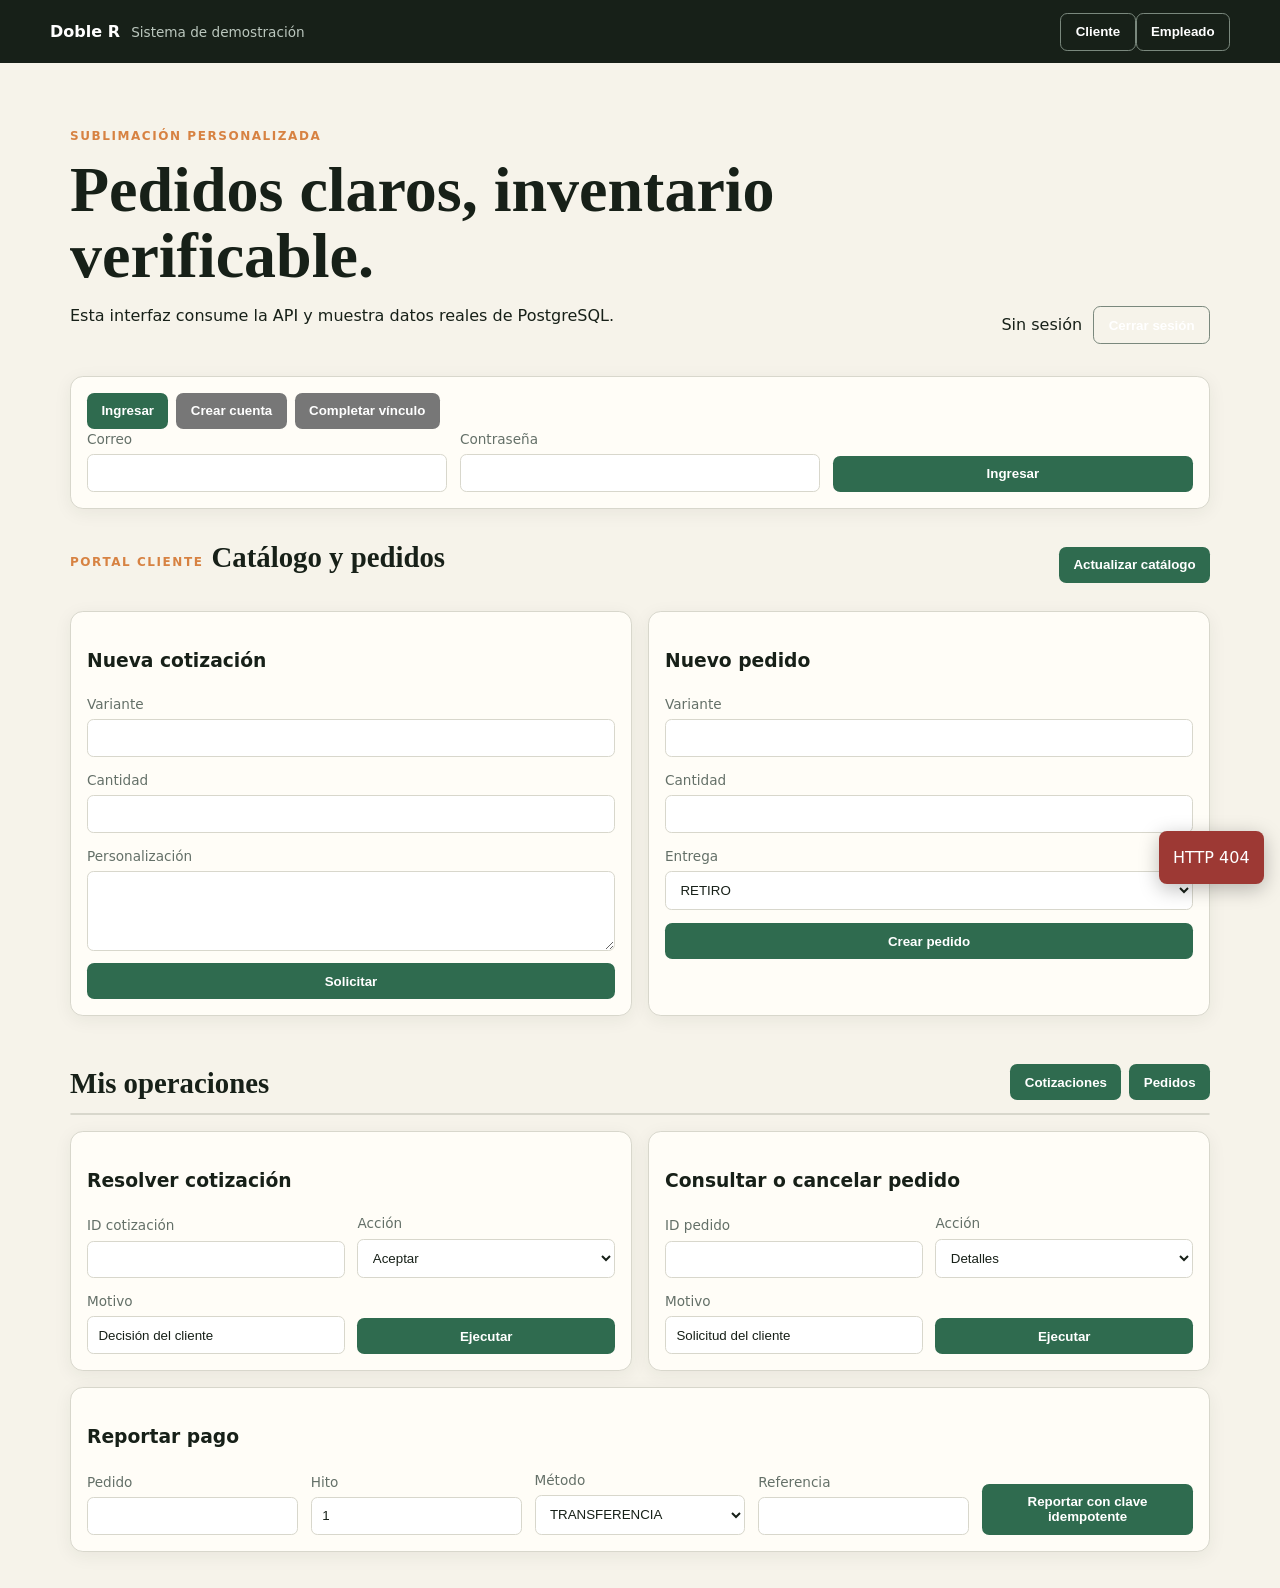
==== frontend/index.html @ 564d80c8 "feat: incorporar interfaz web funcional de demostración" ====
<!doctype html>
<html lang="es">
<head>
  <meta charset="utf-8">
  <meta name="viewport" content="width=device-width,initial-scale=1">
  <title>Sublimación Doble R</title>
  <link rel="stylesheet" href="styles.css">
</head>
<body>
  <header>
    <div><strong>Doble R</strong><span>Sistema de demostración</span></div>
    <nav><button data-view="cliente">Cliente</button><button data-view="empleado">Empleado</button></nav>
  </header>
  <main>
    <section class="hero">
      <div><p class="eyebrow">Sublimación personalizada</p><h1>Pedidos claros, inventario verificable.</h1><p>Esta interfaz consume la API y muestra datos reales de PostgreSQL.</p></div>
      <div class="session"><span id="session-state">Sin sesión</span><button id="logout" class="ghost">Cerrar sesión</button></div>
    </section>

    <section class="panel" id="auth-panel">
      <div class="tabs"><button data-auth="login" class="active">Ingresar</button><button data-auth="register">Crear cuenta</button><button data-auth="recover">Completar vínculo</button></div>
      <form id="login-form" class="grid compact">
        <label>Correo<input name="email" type="email" required></label><label>Contraseña<input name="password" type="password" required></label><button>Ingresar</button>
      </form>
      <form id="register-form" class="grid compact hidden">
        <label>Nombres<input name="names" required></label><label>Apellidos<input name="surnames"></label><label>Correo<input name="email" type="email" required></label><label>Teléfono<input name="phone"></label><label>Contraseña<input name="password" type="password" minlength="8" required></label><button>Registrarme</button>
      </form>
      <form id="recover-form" class="grid compact hidden">
        <p>Use esta opción después de iniciar sesión y verificar el correo en Supabase.</p><label>Nombres<input name="names" required></label><label>Apellidos<input name="surnames"></label><label>Teléfono<input name="phone"></label><button>Completar vínculo verificado</button>
      </form>
    </section>

    <section id="cliente-view">
      <div class="section-title"><div><p class="eyebrow">Portal cliente</p><h2>Catálogo y pedidos</h2></div><button data-action="catalog">Actualizar catálogo</button></div>
      <div id="catalog" class="cards"></div>
      <div class="two-columns">
        <article class="panel"><h3>Nueva cotización</h3><form id="quote-form" class="grid"><label>Variante<input name="variant" type="number" min="1" required></label><label>Cantidad<input name="quantity" type="number" min="1" required></label><label>Personalización<textarea name="customization"></textarea></label><button>Solicitar</button></form></article>
        <article class="panel"><h3>Nuevo pedido</h3><form id="order-form" class="grid"><label>Variante<input name="variant" type="number" min="1" required></label><label>Cantidad<input name="quantity" type="number" min="1" required></label><label>Entrega<select name="delivery"><option>RETIRO</option><option>ENVIO</option></select></label><button>Crear pedido</button></form></article>
      </div>
      <div class="section-title"><h2>Mis operaciones</h2><div><button data-action="quotes">Cotizaciones</button><button data-action="orders">Pedidos</button></div></div>
      <div id="client-data" class="table-wrap"></div>
      <div class="two-columns">
        <article class="panel"><h3>Resolver cotización</h3><form id="client-quote-action" class="grid compact"><label>ID cotización<input name="id" type="number" min="1" required></label><label>Acción<select name="action"><option value="ACEPTADA">Aceptar</option><option value="RECHAZADA">Rechazar</option><option value="CONVERTIR">Convertir aceptada</option></select></label><label>Motivo<input name="reason" value="Decisión del cliente"></label><button>Ejecutar</button></form></article>
        <article class="panel"><h3>Consultar o cancelar pedido</h3><form id="client-order-action" class="grid compact"><label>ID pedido<input name="id" type="number" min="1" required></label><label>Acción<select name="action"><option value="detalles">Detalles</option><option value="historial">Historial</option><option value="pagos">Pagos</option><option value="cancelar">Cancelar</option></select></label><label>Motivo<input name="reason" value="Solicitud del cliente"></label><button>Ejecutar</button></form></article>
      </div>
      <article class="panel"><h3>Reportar pago</h3><form id="payment-form" class="grid compact"><label>Pedido<input name="order" type="number" min="1" required></label><label>Hito<input name="milestone" type="number" value="1" min="1" required></label><label>Método<select name="method"><option>TRANSFERENCIA</option><option>EFECTIVO</option><option>TARJETA</option><option>OTRO</option></select></label><label>Referencia<input name="reference"></label><button>Reportar con clave idempotente</button></form></article>
    </section>

    <section id="empleado-view" class="hidden">
      <div class="section-title"><div><p class="eyebrow">Panel empleado</p><h2>Operación y control</h2></div><button data-action="dashboard">Resumen</button></div>
      <div class="action-grid">
        <button data-action="admin-products">Productos</button><button data-action="admin-orders">Pedidos</button><button data-action="admin-quotes">Cotizaciones</button><button data-action="inventory">Inventario</button><button data-action="purchases">Compras</button><button data-action="providers">Proveedores</button><button data-action="losses">Pérdidas</button>
      </div>
      <div id="admin-data" class="table-wrap"></div>
      <div class="two-columns">
        <article class="panel"><h3>Decidir cotización</h3><form id="quote-decision-form" class="grid compact"><label>ID<input name="id" type="number" min="1" required></label><label>Decisión<select name="decision"><option>ACEPTADA</option><option>RECHAZADA</option></select></label><label>Motivo<input name="reason" required></label><button>Guardar</button></form></article>
        <article class="panel"><h3>Resolver pago</h3><form id="payment-decision-form" class="grid compact"><label>ID pago<input name="id" type="number" min="1" required></label><label>Decisión<select name="decision"><option>confirmar</option><option>rechazar</option></select></label><label>Motivo rechazo<input name="reason" value="Comprobante no válido"></label><button>Guardar</button></form></article>
        <article class="panel"><h3>Cambiar pedido</h3><form id="transition-form" class="grid compact"><label>ID pedido<input name="id" type="number" min="1" required></label><label>Estado<select name="target"><option>EN_DISENO</option><option>LISTO</option></select></label><label>Motivo<input name="reason" required></label><button>Aplicar transición</button></form></article>
        <article class="panel"><h3>Registrar compra</h3><form id="purchase-form" class="grid compact"><label>Proveedor<input name="provider" type="number" min="1" required></label><label>Artículo<input name="article" type="number" min="1" required></label><label>Cantidad<input name="quantity" type="number" min="0.001" step="0.001" required></label><label>Costo unitario<input name="cost" type="number" min="0" step="0.01" required></label><label>Documento<input name="document"></label><button>Crear borrador</button></form></article>
        <article class="panel"><h3>Confirmar compra revisada</h3><form id="purchase-confirm-form" class="grid compact"><label>ID compra<input name="id" type="number" min="1" required></label><button>Confirmar entrada una vez</button></form></article>
        <article class="panel"><h3>Nuevo proveedor</h3><form id="provider-form" class="grid compact"><label>Nombre<input name="name" required></label><label>Correo<input name="email" type="email"></label><label>Teléfono<input name="phone"></label><label>Dirección<input name="address"></label><button>Registrar</button></form></article>
        <article class="panel"><h3>Registrar pérdida</h3><form id="loss-form" class="grid compact"><label>Artículo<input name="article" type="number" min="1" required></label><label>Cantidad<input name="quantity" type="number" min="0.001" step="0.001" required></label><label>Motivo<input name="reason" required></label><label>Pedido opcional<input name="order" type="number" min="1"></label><button>Reportar y confirmar</button></form></article>
      </div>
    </section>
    <output id="notice" aria-live="polite"></output>
  </main>
  <script src="app.js" defer></script>
</body>
</html>
---- frontend/styles.css ----
:root{--ink:#172018;--muted:#647068;--paper:#f6f3ea;--card:#fffdf7;--brand:#2f6b4f;--brand2:#d78242;--line:#d8d7cc;--danger:#9d3934}*{box-sizing:border-box}body{margin:0;background:var(--paper);color:var(--ink);font:16px/1.5 system-ui,sans-serif}header{position:sticky;top:0;z-index:2;display:flex;justify-content:space-between;align-items:center;padding:.8rem max(1rem,calc((100% - 1180px)/2));background:#172018;color:white}header div{display:flex;gap:.7rem;align-items:baseline}header span{color:#bbc7be;font-size:.85rem}button{border:0;border-radius:.45rem;padding:.65rem .9rem;background:var(--brand);color:white;font-weight:650;cursor:pointer}button:hover{filter:brightness(1.1)}button.ghost,nav button{background:transparent;border:1px solid #7a887d}main{max-width:1180px;margin:auto;padding:1.25rem}.hero{display:flex;justify-content:space-between;gap:2rem;align-items:end;padding:2rem 0}.hero h1{font:700 clamp(2rem,5vw,4rem)/1.02 Georgia,serif;max-width:720px;margin:.2rem 0}.eyebrow{text-transform:uppercase;letter-spacing:.13em;color:var(--brand2);font-size:.75rem;font-weight:800}.session{display:flex;gap:.7rem;align-items:center}.panel{background:var(--card);border:1px solid var(--line);border-radius:.8rem;padding:1rem;margin-bottom:1rem;box-shadow:0 4px 18px #1d2b2010}.tabs,.action-grid,.section-title>div{display:flex;gap:.5rem;flex-wrap:wrap}.tabs button{background:#777}.tabs .active{background:var(--brand)}.grid{display:grid;gap:.8rem}.compact{grid-template-columns:repeat(auto-fit,minmax(175px,1fr));align-items:end}label{display:grid;gap:.3rem;font-size:.85rem;color:var(--muted)}input,select,textarea{width:100%;border:1px solid var(--line);border-radius:.4rem;background:white;padding:.65rem;color:var(--ink)}textarea{min-height:5rem}.section-title{display:flex;justify-content:space-between;align-items:end;gap:1rem;margin:2rem 0 .8rem}.section-title h2{margin:0;font:700 1.8rem Georgia,serif}.cards{display:grid;grid-template-columns:repeat(auto-fit,minmax(210px,1fr));gap:1rem}.card{background:var(--card);border:1px solid var(--line);border-radius:.8rem;padding:1rem}.card strong{display:block;font-size:1.15rem}.two-columns{display:grid;grid-template-columns:repeat(2,minmax(0,1fr));gap:1rem;margin-top:1rem}.table-wrap{overflow:auto;background:var(--card);border:1px solid var(--line);border-radius:.7rem}table{border-collapse:collapse;width:100%;font-size:.86rem}th,td{text-align:left;padding:.65rem;border-bottom:1px solid var(--line);white-space:nowrap}th{background:#e8eadf}pre{white-space:pre-wrap;margin:0;padding:1rem;font-size:.8rem}#notice{position:fixed;right:1rem;bottom:1rem;max-width:420px;padding:.9rem;border-radius:.5rem;background:var(--ink);color:white;box-shadow:0 5px 20px #0004}#notice:empty{display:none}.error{background:var(--danger)!important}.hidden{display:none!important}@media(max-width:720px){header span{display:none}.hero{align-items:start;flex-direction:column}.two-columns{grid-template-columns:1fr}.section-title{align-items:start;flex-direction:column}main{padding:.8rem}}
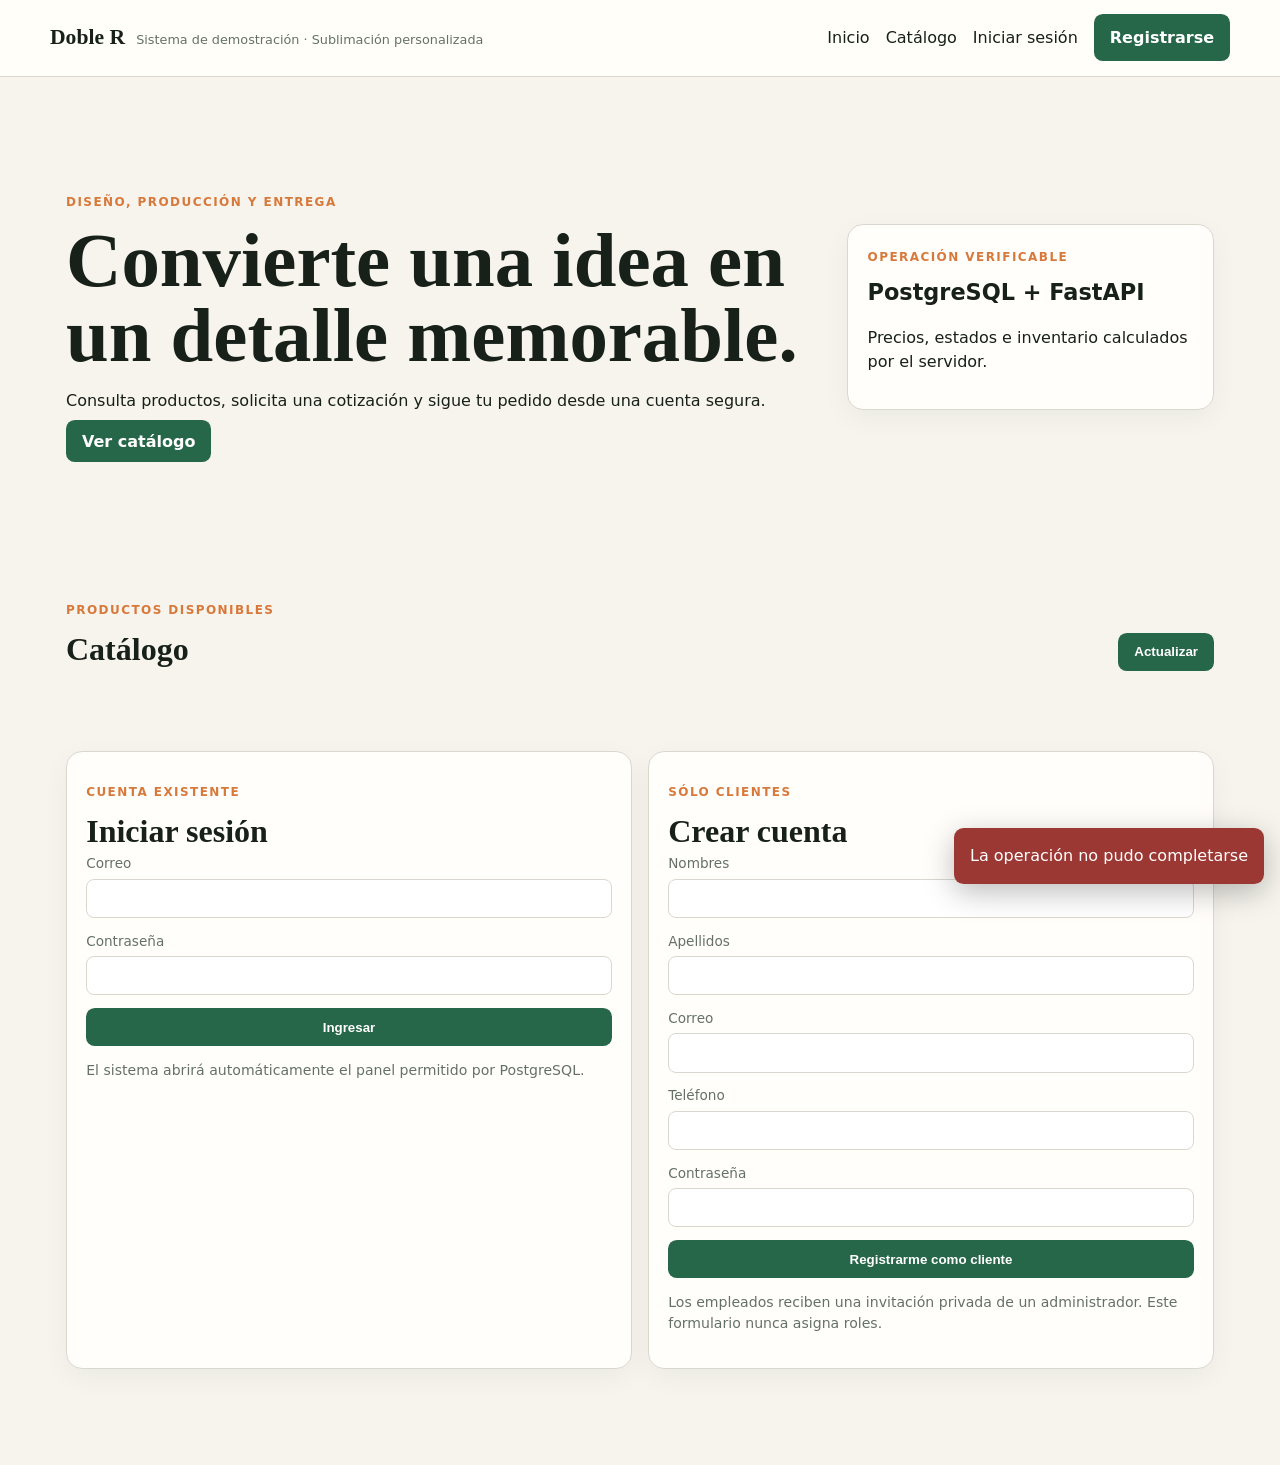
==== commit ba82bc7c: "feat: separar portales y dashboards según permisos" ====
--- a/frontend/index.html
+++ b/frontend/index.html
@@ -6,64 +6,27 @@
   <title>Sublimación Doble R</title>
   <link rel="stylesheet" href="styles.css">
 </head>
-<body>
-  <header>
-    <div><strong>Doble R</strong><span>Sistema de demostración</span></div>
-    <nav><button data-view="cliente">Cliente</button><button data-view="empleado">Empleado</button></nav>
+<body class="public-page">
+  <header class="public-header">
+    <a class="brand" href="/app/"><b>Doble R</b><span>Sistema de demostración · Sublimación personalizada</span></a>
+    <nav><a href="#inicio">Inicio</a><a href="#catalogo">Catálogo</a><a href="#acceso">Iniciar sesión</a><a class="button-link" href="#registro">Registrarse</a></nav>
   </header>
   <main>
-    <section class="hero">
-      <div><p class="eyebrow">Sublimación personalizada</p><h1>Pedidos claros, inventario verificable.</h1><p>Esta interfaz consume la API y muestra datos reales de PostgreSQL.</p></div>
-      <div class="session"><span id="session-state">Sin sesión</span><button id="logout" class="ghost">Cerrar sesión</button></div>
+    <section class="hero" id="inicio">
+      <div><p class="eyebrow">Diseño, producción y entrega</p><h1>Convierte una idea en un detalle memorable.</h1><p>Consulta productos, solicita una cotización y sigue tu pedido desde una cuenta segura.</p><a class="primary-link" href="#catalogo">Ver catálogo</a></div>
+      <div class="hero-card"><span>Operación verificable</span><strong>PostgreSQL + FastAPI</strong><p>Precios, estados e inventario calculados por el servidor.</p></div>
     </section>
 
-    <section class="panel" id="auth-panel">
-      <div class="tabs"><button data-auth="login" class="active">Ingresar</button><button data-auth="register">Crear cuenta</button><button data-auth="recover">Completar vínculo</button></div>
-      <form id="login-form" class="grid compact">
-        <label>Correo<input name="email" type="email" required></label><label>Contraseña<input name="password" type="password" required></label><button>Ingresar</button>
-      </form>
-      <form id="register-form" class="grid compact hidden">
-        <label>Nombres<input name="names" required></label><label>Apellidos<input name="surnames"></label><label>Correo<input name="email" type="email" required></label><label>Teléfono<input name="phone"></label><label>Contraseña<input name="password" type="password" minlength="8" required></label><button>Registrarme</button>
-      </form>
-      <form id="recover-form" class="grid compact hidden">
-        <p>Use esta opción después de iniciar sesión y verificar el correo en Supabase.</p><label>Nombres<input name="names" required></label><label>Apellidos<input name="surnames"></label><label>Teléfono<input name="phone"></label><button>Completar vínculo verificado</button>
-      </form>
+    <section id="catalogo" class="page-section"><div class="section-heading"><div><p class="eyebrow">Productos disponibles</p><h2>Catálogo</h2></div><button id="refresh-catalog">Actualizar</button></div><div id="catalog" class="cards"></div></section>
+
+    <section id="acceso" class="auth-layout page-section">
+      <article class="panel"><p class="eyebrow">Cuenta existente</p><h2>Iniciar sesión</h2><form id="login-form" class="form-grid"><label>Correo<input name="email" type="email" autocomplete="email" required></label><label>Contraseña<input name="password" type="password" autocomplete="current-password" required></label><button>Ingresar</button></form><p class="muted">El sistema abrirá automáticamente el panel permitido por PostgreSQL.</p></article>
+      <article class="panel" id="registro"><p class="eyebrow">Sólo clientes</p><h2>Crear cuenta</h2><form id="register-form" class="form-grid"><label>Nombres<input name="names" required></label><label>Apellidos<input name="surnames"></label><label>Correo<input name="email" type="email" autocomplete="email" required></label><label>Teléfono<input name="phone"></label><label>Contraseña<input name="password" type="password" minlength="8" autocomplete="new-password" required></label><button>Registrarme como cliente</button></form><p class="muted">Los empleados reciben una invitación privada de un administrador. Este formulario nunca asigna roles.</p></article>
     </section>
 
-    <section id="cliente-view">
-      <div class="section-title"><div><p class="eyebrow">Portal cliente</p><h2>Catálogo y pedidos</h2></div><button data-action="catalog">Actualizar catálogo</button></div>
-      <div id="catalog" class="cards"></div>
-      <div class="two-columns">
-        <article class="panel"><h3>Nueva cotización</h3><form id="quote-form" class="grid"><label>Variante<input name="variant" type="number" min="1" required></label><label>Cantidad<input name="quantity" type="number" min="1" required></label><label>Personalización<textarea name="customization"></textarea></label><button>Solicitar</button></form></article>
-        <article class="panel"><h3>Nuevo pedido</h3><form id="order-form" class="grid"><label>Variante<input name="variant" type="number" min="1" required></label><label>Cantidad<input name="quantity" type="number" min="1" required></label><label>Entrega<select name="delivery"><option>RETIRO</option><option>ENVIO</option></select></label><button>Crear pedido</button></form></article>
-      </div>
-      <div class="section-title"><h2>Mis operaciones</h2><div><button data-action="quotes">Cotizaciones</button><button data-action="orders">Pedidos</button></div></div>
-      <div id="client-data" class="table-wrap"></div>
-      <div class="two-columns">
-        <article class="panel"><h3>Resolver cotización</h3><form id="client-quote-action" class="grid compact"><label>ID cotización<input name="id" type="number" min="1" required></label><label>Acción<select name="action"><option value="ACEPTADA">Aceptar</option><option value="RECHAZADA">Rechazar</option><option value="CONVERTIR">Convertir aceptada</option></select></label><label>Motivo<input name="reason" value="Decisión del cliente"></label><button>Ejecutar</button></form></article>
-        <article class="panel"><h3>Consultar o cancelar pedido</h3><form id="client-order-action" class="grid compact"><label>ID pedido<input name="id" type="number" min="1" required></label><label>Acción<select name="action"><option value="detalles">Detalles</option><option value="historial">Historial</option><option value="pagos">Pagos</option><option value="cancelar">Cancelar</option></select></label><label>Motivo<input name="reason" value="Solicitud del cliente"></label><button>Ejecutar</button></form></article>
-      </div>
-      <article class="panel"><h3>Reportar pago</h3><form id="payment-form" class="grid compact"><label>Pedido<input name="order" type="number" min="1" required></label><label>Hito<input name="milestone" type="number" value="1" min="1" required></label><label>Método<select name="method"><option>TRANSFERENCIA</option><option>EFECTIVO</option><option>TARJETA</option><option>OTRO</option></select></label><label>Referencia<input name="reference"></label><button>Reportar con clave idempotente</button></form></article>
-    </section>
-
-    <section id="empleado-view" class="hidden">
-      <div class="section-title"><div><p class="eyebrow">Panel empleado</p><h2>Operación y control</h2></div><button data-action="dashboard">Resumen</button></div>
-      <div class="action-grid">
-        <button data-action="admin-products">Productos</button><button data-action="admin-orders">Pedidos</button><button data-action="admin-quotes">Cotizaciones</button><button data-action="inventory">Inventario</button><button data-action="purchases">Compras</button><button data-action="providers">Proveedores</button><button data-action="losses">Pérdidas</button>
-      </div>
-      <div id="admin-data" class="table-wrap"></div>
-      <div class="two-columns">
-        <article class="panel"><h3>Decidir cotización</h3><form id="quote-decision-form" class="grid compact"><label>ID<input name="id" type="number" min="1" required></label><label>Decisión<select name="decision"><option>ACEPTADA</option><option>RECHAZADA</option></select></label><label>Motivo<input name="reason" required></label><button>Guardar</button></form></article>
-        <article class="panel"><h3>Resolver pago</h3><form id="payment-decision-form" class="grid compact"><label>ID pago<input name="id" type="number" min="1" required></label><label>Decisión<select name="decision"><option>confirmar</option><option>rechazar</option></select></label><label>Motivo rechazo<input name="reason" value="Comprobante no válido"></label><button>Guardar</button></form></article>
-        <article class="panel"><h3>Cambiar pedido</h3><form id="transition-form" class="grid compact"><label>ID pedido<input name="id" type="number" min="1" required></label><label>Estado<select name="target"><option>EN_DISENO</option><option>LISTO</option></select></label><label>Motivo<input name="reason" required></label><button>Aplicar transición</button></form></article>
-        <article class="panel"><h3>Registrar compra</h3><form id="purchase-form" class="grid compact"><label>Proveedor<input name="provider" type="number" min="1" required></label><label>Artículo<input name="article" type="number" min="1" required></label><label>Cantidad<input name="quantity" type="number" min="0.001" step="0.001" required></label><label>Costo unitario<input name="cost" type="number" min="0" step="0.01" required></label><label>Documento<input name="document"></label><button>Crear borrador</button></form></article>
-        <article class="panel"><h3>Confirmar compra revisada</h3><form id="purchase-confirm-form" class="grid compact"><label>ID compra<input name="id" type="number" min="1" required></label><button>Confirmar entrada una vez</button></form></article>
-        <article class="panel"><h3>Nuevo proveedor</h3><form id="provider-form" class="grid compact"><label>Nombre<input name="name" required></label><label>Correo<input name="email" type="email"></label><label>Teléfono<input name="phone"></label><label>Dirección<input name="address"></label><button>Registrar</button></form></article>
-        <article class="panel"><h3>Registrar pérdida</h3><form id="loss-form" class="grid compact"><label>Artículo<input name="article" type="number" min="1" required></label><label>Cantidad<input name="quantity" type="number" min="0.001" step="0.001" required></label><label>Motivo<input name="reason" required></label><label>Pedido opcional<input name="order" type="number" min="1"></label><button>Reportar y confirmar</button></form></article>
-      </div>
-    </section>
-    <output id="notice" aria-live="polite"></output>
+    <section id="recovery" class="panel page-section hidden"><p class="eyebrow">Recuperación segura</p><h2>Completar vínculo comercial</h2><p>Disponible únicamente después de verificar el correo e iniciar sesión con Supabase.</p><form id="recover-form" class="form-grid inline"><label>Nombres<input name="names" required></label><label>Apellidos<input name="surnames"></label><label>Teléfono<input name="phone"></label><button>Completar vínculo</button></form></section>
   </main>
+  <output id="notice" aria-live="polite"></output>
   <script src="app.js" defer></script>
 </body>
 </html>
--- a/frontend/styles.css
+++ b/frontend/styles.css
@@ -1 +1,24 @@
-:root{--ink:#172018;--muted:#647068;--paper:#f6f3ea;--card:#fffdf7;--brand:#2f6b4f;--brand2:#d78242;--line:#d8d7cc;--danger:#9d3934}*{box-sizing:border-box}body{margin:0;background:var(--paper);color:var(--ink);font:16px/1.5 system-ui,sans-serif}header{position:sticky;top:0;z-index:2;display:flex;justify-content:space-between;align-items:center;padding:.8rem max(1rem,calc((100% - 1180px)/2));background:#172018;color:white}header div{display:flex;gap:.7rem;align-items:baseline}header span{color:#bbc7be;font-size:.85rem}button{border:0;border-radius:.45rem;padding:.65rem .9rem;background:var(--brand);color:white;font-weight:650;cursor:pointer}button:hover{filter:brightness(1.1)}button.ghost,nav button{background:transparent;border:1px solid #7a887d}main{max-width:1180px;margin:auto;padding:1.25rem}.hero{display:flex;justify-content:space-between;gap:2rem;align-items:end;padding:2rem 0}.hero h1{font:700 clamp(2rem,5vw,4rem)/1.02 Georgia,serif;max-width:720px;margin:.2rem 0}.eyebrow{text-transform:uppercase;letter-spacing:.13em;color:var(--brand2);font-size:.75rem;font-weight:800}.session{display:flex;gap:.7rem;align-items:center}.panel{background:var(--card);border:1px solid var(--line);border-radius:.8rem;padding:1rem;margin-bottom:1rem;box-shadow:0 4px 18px #1d2b2010}.tabs,.action-grid,.section-title>div{display:flex;gap:.5rem;flex-wrap:wrap}.tabs button{background:#777}.tabs .active{background:var(--brand)}.grid{display:grid;gap:.8rem}.compact{grid-template-columns:repeat(auto-fit,minmax(175px,1fr));align-items:end}label{display:grid;gap:.3rem;font-size:.85rem;color:var(--muted)}input,select,textarea{width:100%;border:1px solid var(--line);border-radius:.4rem;background:white;padding:.65rem;color:var(--ink)}textarea{min-height:5rem}.section-title{display:flex;justify-content:space-between;align-items:end;gap:1rem;margin:2rem 0 .8rem}.section-title h2{margin:0;font:700 1.8rem Georgia,serif}.cards{display:grid;grid-template-columns:repeat(auto-fit,minmax(210px,1fr));gap:1rem}.card{background:var(--card);border:1px solid var(--line);border-radius:.8rem;padding:1rem}.card strong{display:block;font-size:1.15rem}.two-columns{display:grid;grid-template-columns:repeat(2,minmax(0,1fr));gap:1rem;margin-top:1rem}.table-wrap{overflow:auto;background:var(--card);border:1px solid var(--line);border-radius:.7rem}table{border-collapse:collapse;width:100%;font-size:.86rem}th,td{text-align:left;padding:.65rem;border-bottom:1px solid var(--line);white-space:nowrap}th{background:#e8eadf}pre{white-space:pre-wrap;margin:0;padding:1rem;font-size:.8rem}#notice{position:fixed;right:1rem;bottom:1rem;max-width:420px;padding:.9rem;border-radius:.5rem;background:var(--ink);color:white;box-shadow:0 5px 20px #0004}#notice:empty{display:none}.error{background:var(--danger)!important}.hidden{display:none!important}@media(max-width:720px){header span{display:none}.hero{align-items:start;flex-direction:column}.two-columns{grid-template-columns:1fr}.section-title{align-items:start;flex-direction:column}main{padding:.8rem}}
+:root { --ink:#172019; --muted:#657168; --paper:#f6f4ed; --card:#fffefa; --brand:#276749; --accent:#d8793c; --line:#d9d8cf; --danger:#9b3834; --sidebar:#17251d; }
+* { box-sizing:border-box; }
+html { scroll-behavior:smooth; }
+body { margin:0; background:var(--paper); color:var(--ink); font:16px/1.5 Inter,system-ui,sans-serif; }
+a { color:inherit; text-decoration:none; }
+button,.primary-link,.button-link { border:0; border-radius:.55rem; padding:.72rem 1rem; background:var(--brand); color:white; font-weight:700; cursor:pointer; }
+button:hover,.primary-link:hover,.button-link:hover { filter:brightness(1.08); }
+button.secondary { background:#e4e9e3; color:var(--ink); }
+.public-header { position:sticky; top:0; z-index:5; display:flex; justify-content:space-between; align-items:center; gap:1rem; padding:.9rem max(1rem,calc((100% - 1180px)/2)); background:rgba(255,254,250,.95); border-bottom:1px solid var(--line); backdrop-filter:blur(10px); }
+.brand { display:flex; gap:.7rem; align-items:baseline; }.brand b { font:700 1.35rem Georgia,serif; }.brand span { color:var(--muted); font-size:.8rem; }
+.public-header nav { display:flex; align-items:center; gap:1rem; }
+.public-page main { max-width:1180px; margin:auto; padding:0 1rem 4rem; }
+.hero { min-height:480px; display:grid; grid-template-columns:2fr 1fr; align-items:center; gap:3rem; }
+.hero h1 { font:700 clamp(2.5rem,6vw,5rem)/.98 Georgia,serif; margin:.2rem 0 1rem; max-width:800px; }
+.hero-card,.panel,.product-card,.metric { background:var(--card); border:1px solid var(--line); border-radius:1rem; padding:1.2rem; box-shadow:0 8px 28px #1720190c; }
+.hero-card strong { display:block; margin:.5rem 0; font-size:1.4rem; }.hero-card span,.eyebrow { color:var(--accent); text-transform:uppercase; letter-spacing:.12em; font-size:.75rem; font-weight:800; }
+.page-section { padding:2rem 0; }.section-heading { display:flex; align-items:end; justify-content:space-between; gap:1rem; margin-bottom:1rem; }.section-heading h2,.panel h2 { font:700 2rem Georgia,serif; margin:.2rem 0; }
+.cards { display:grid; grid-template-columns:repeat(auto-fit,minmax(210px,1fr)); gap:1rem; }.product-card span { color:var(--muted); font-size:.8rem; }.product-card h3 { margin:.35rem 0; }
+.auth-layout,.two-columns { display:grid; grid-template-columns:repeat(2,minmax(0,1fr)); gap:1rem; }.form-grid { display:grid; gap:.8rem; }.form-grid.inline { grid-template-columns:repeat(auto-fit,minmax(180px,1fr)); align-items:end; }
+label { display:grid; gap:.3rem; color:var(--muted); font-size:.85rem; } input,select,textarea { width:100%; padding:.7rem; border:1px solid var(--line); border-radius:.5rem; background:white; color:var(--ink); } textarea { min-height:90px; }.muted { color:var(--muted); font-size:.88rem; }.hidden { display:none!important; }
+#notice { position:fixed; right:1rem; bottom:1rem; z-index:20; max-width:460px; padding:1rem; border-radius:.6rem; background:var(--ink); color:white; box-shadow:0 8px 30px #0004; }#notice:empty { display:none; }#notice.error { background:var(--danger); }
+.dashboard { min-height:100vh; display:grid; grid-template-columns:260px 1fr; }.sidebar { position:sticky; top:0; height:100vh; padding:1.2rem; background:var(--sidebar); color:white; overflow:auto; }.sidebar .brand { margin-bottom:1.5rem; }.sidebar nav { display:grid; gap:.35rem; }.sidebar nav a { padding:.68rem .8rem; border-radius:.5rem; color:#dce6df; }.sidebar nav a:hover,.sidebar nav a.active { background:#ffffff16; color:white; }.sidebar footer { position:absolute; bottom:1rem; left:1rem; right:1rem; }
+.workspace { min-width:0; }.workspace-header { display:flex; justify-content:space-between; align-items:center; gap:1rem; padding:1rem 1.5rem; background:var(--card); border-bottom:1px solid var(--line); }.workspace main { padding:1.5rem; max-width:1450px; }.workspace h1 { margin:.2rem 0 1rem; font:700 2.2rem Georgia,serif; }.metrics { display:grid; grid-template-columns:repeat(auto-fit,minmax(180px,1fr)); gap:1rem; margin-bottom:1rem; }.metric strong { display:block; font-size:1.8rem; }.toolbar { display:flex; flex-wrap:wrap; gap:.6rem; margin-bottom:1rem; }.table-wrap { overflow:auto; background:var(--card); border:1px solid var(--line); border-radius:.8rem; }table { width:100%; border-collapse:collapse; font-size:.87rem; }th,td { padding:.7rem; border-bottom:1px solid var(--line); text-align:left; vertical-align:top; }th { background:#e8ece5; white-space:nowrap; }.status { display:inline-block; padding:.18rem .5rem; border-radius:999px; background:#e5ece7; font-size:.76rem; font-weight:700; }.result { margin-top:1rem; }
+@media(max-width:800px){.public-header nav a:not(.button-link){display:none}.brand span{display:none}.hero{grid-template-columns:1fr;min-height:auto;padding:3rem 0}.auth-layout,.two-columns{grid-template-columns:1fr}.dashboard{display:block}.sidebar{position:relative;height:auto}.sidebar footer{position:static;margin-top:1rem}.workspace-header{align-items:flex-start}.workspace main{padding:1rem}}
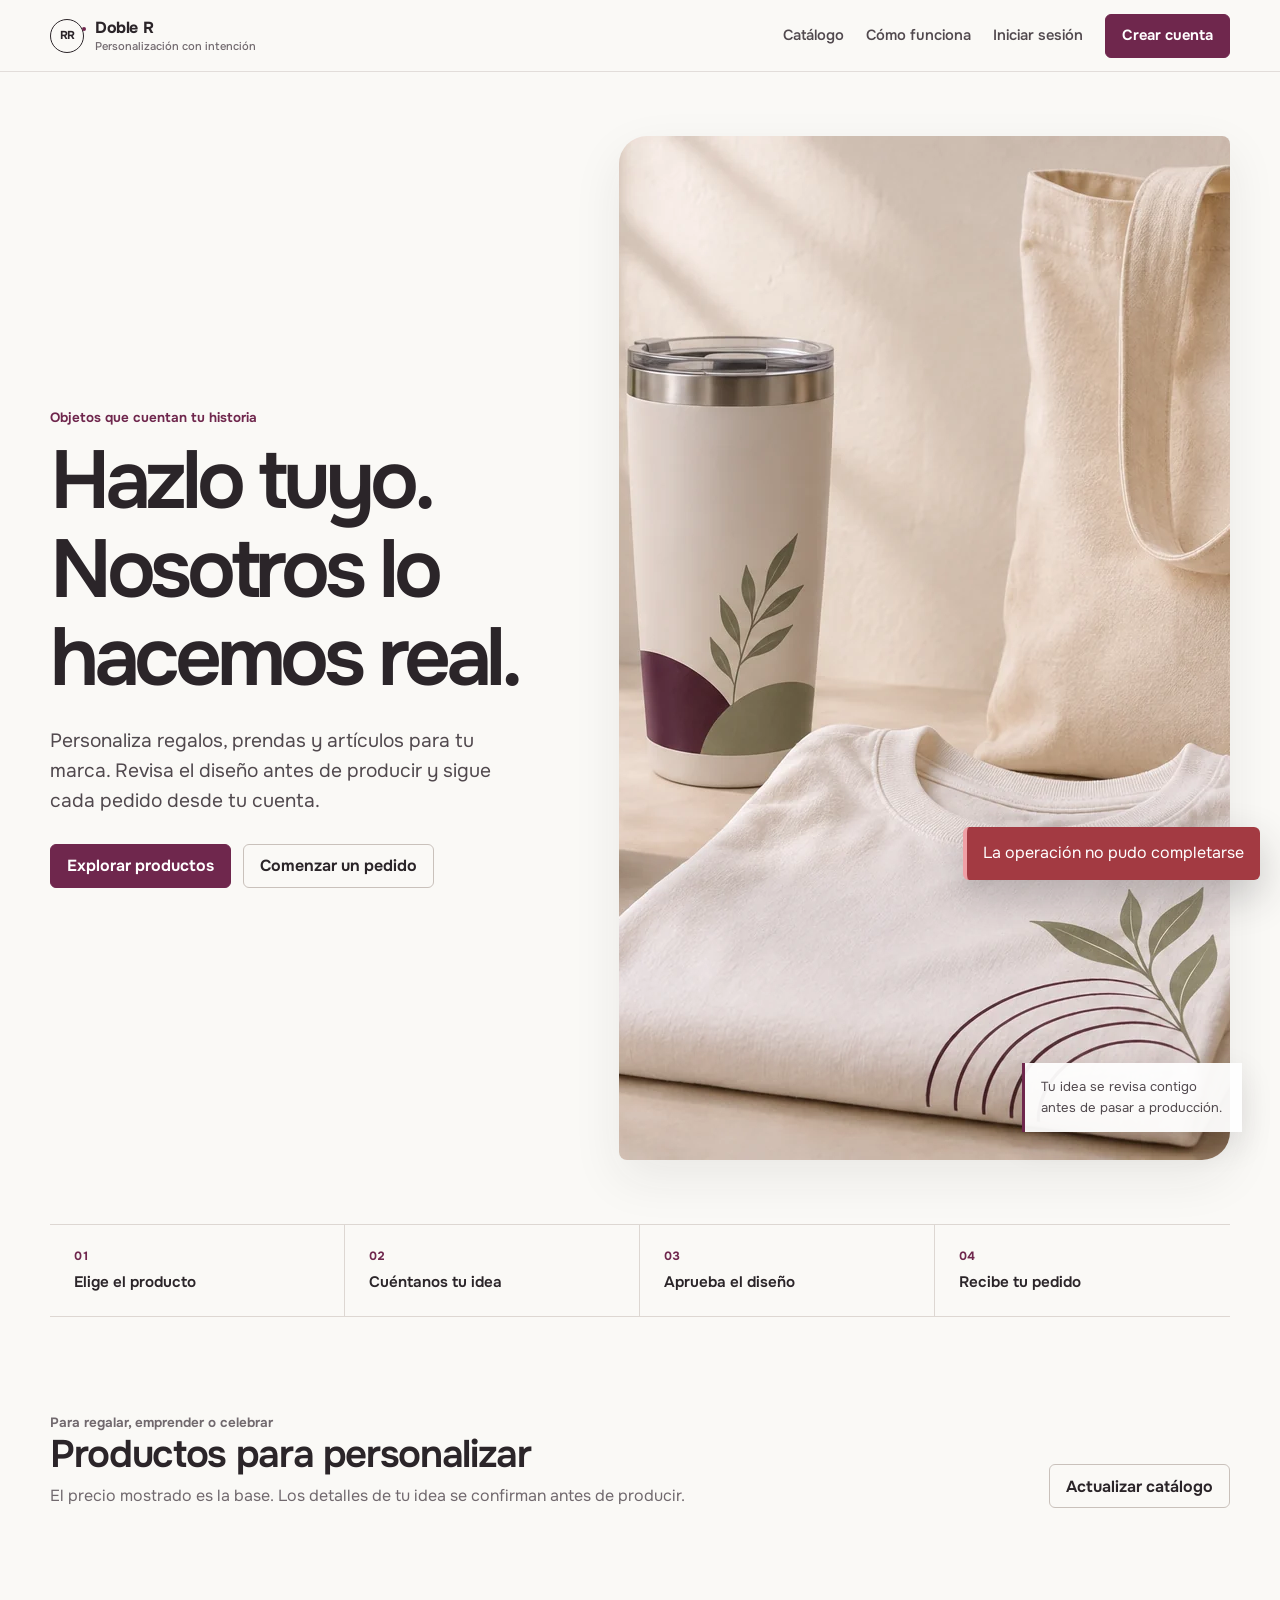
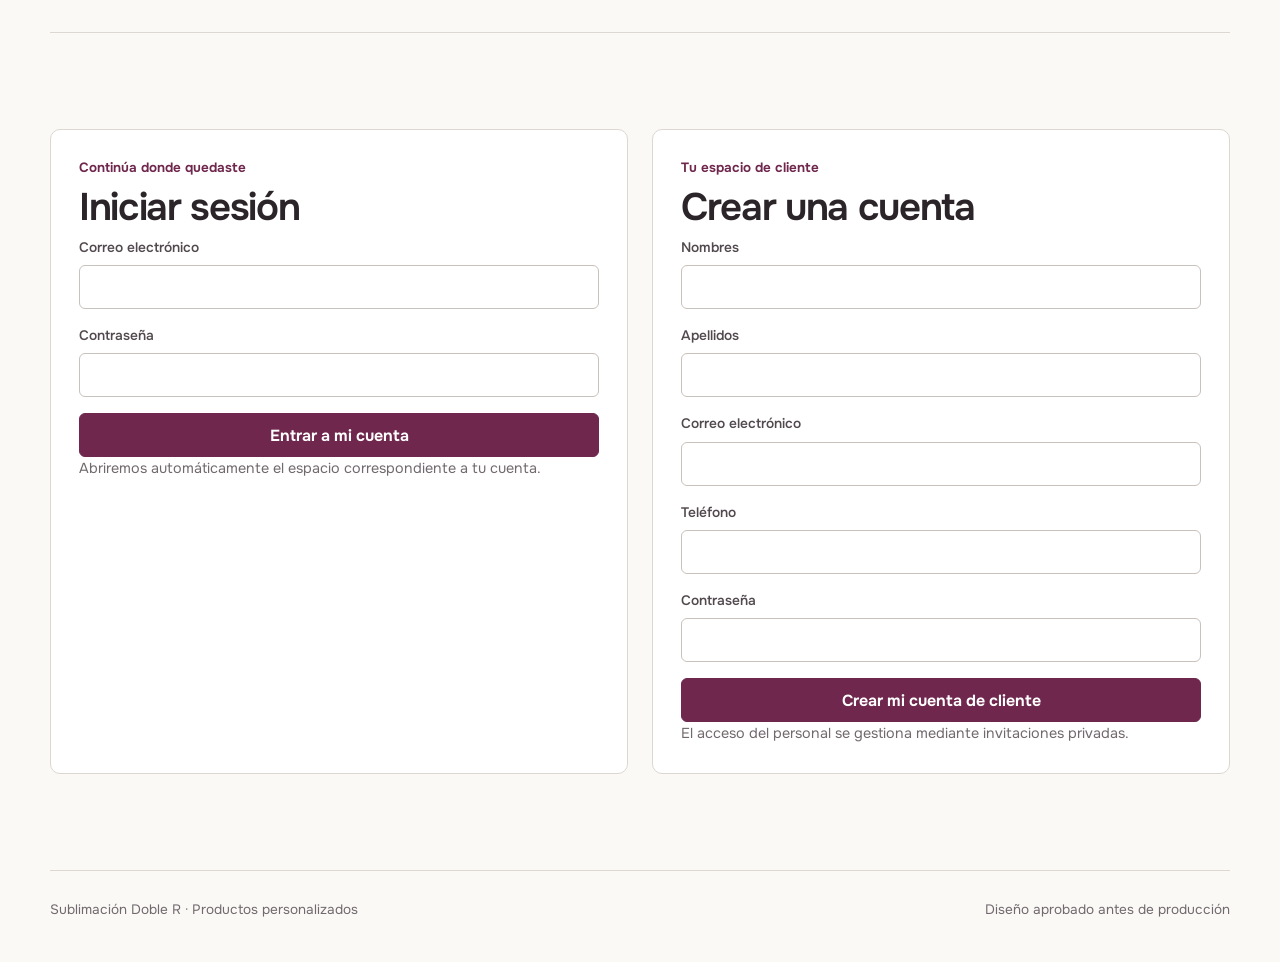
==== commit 51bb5c17: "feat: rediseñar interfaz visual de la fase 4.5" ====
--- a/frontend/index.html
+++ b/frontend/index.html
@@ -3,30 +3,108 @@
 <head>
   <meta charset="utf-8">
   <meta name="viewport" content="width=device-width,initial-scale=1">
-  <title>Sublimación Doble R</title>
+  <meta name="description" content="Productos personalizados, cotizaciones y seguimiento de pedidos de Sublimación Doble R.">
+  <meta name="theme-color" content="#faf9f6">
+  <title>Sublimación Doble R · Hecho para recordar</title>
+  <link rel="preload" href="assets/fonts/Onest-Variable.ttf" as="font" type="font/ttf" crossorigin>
   <link rel="stylesheet" href="styles.css">
 </head>
 <body class="public-page">
+  <a class="skip-link" href="#contenido">Saltar al contenido</a>
   <header class="public-header">
-    <a class="brand" href="/app/"><b>Doble R</b><span>Sistema de demostración · Sublimación personalizada</span></a>
-    <nav><a href="#inicio">Inicio</a><a href="#catalogo">Catálogo</a><a href="#acceso">Iniciar sesión</a><a class="button-link" href="#registro">Registrarse</a></nav>
+    <a class="brand" href="/app/" aria-label="Sublimación Doble R, inicio">
+      <span class="brand-mark" aria-hidden="true">RR</span>
+      <span class="brand-copy">Doble R<small>Personalización con intención</small></span>
+    </a>
+    <nav aria-label="Navegación principal">
+      <a href="#catalogo">Catálogo</a>
+      <a href="#proceso">Cómo funciona</a>
+      <a href="#acceso">Iniciar sesión</a>
+      <a class="button-link" href="#registro">Crear cuenta</a>
+    </nav>
   </header>
-  <main>
+
+  <main id="contenido">
     <section class="hero" id="inicio">
-      <div><p class="eyebrow">Diseño, producción y entrega</p><h1>Convierte una idea en un detalle memorable.</h1><p>Consulta productos, solicita una cotización y sigue tu pedido desde una cuenta segura.</p><a class="primary-link" href="#catalogo">Ver catálogo</a></div>
-      <div class="hero-card"><span>Operación verificable</span><strong>PostgreSQL + FastAPI</strong><p>Precios, estados e inventario calculados por el servidor.</p></div>
+      <div class="hero-copy">
+        <p class="section-kicker">Objetos que cuentan tu historia</p>
+        <h1>Hazlo tuyo. Nosotros lo hacemos real.</h1>
+        <p>Personaliza regalos, prendas y artículos para tu marca. Revisa el diseño antes de producir y sigue cada pedido desde tu cuenta.</p>
+        <div class="hero-actions">
+          <a class="primary-link" href="#catalogo">Explorar productos</a>
+          <a class="secondary-link button" href="#registro">Comenzar un pedido</a>
+        </div>
+      </div>
+      <figure class="hero-visual">
+        <img src="assets/taller-doble-r.webp" width="1536" height="1024" fetchpriority="high" alt="Taza, termo, camiseta y bolso personalizados en el taller Doble R">
+        <figcaption>Tu idea se revisa contigo antes de pasar a producción.</figcaption>
+      </figure>
     </section>
 
-    <section id="catalogo" class="page-section"><div class="section-heading"><div><p class="eyebrow">Productos disponibles</p><h2>Catálogo</h2></div><button id="refresh-catalog">Actualizar</button></div><div id="catalog" class="cards"></div></section>
-
-    <section id="acceso" class="auth-layout page-section">
-      <article class="panel"><p class="eyebrow">Cuenta existente</p><h2>Iniciar sesión</h2><form id="login-form" class="form-grid"><label>Correo<input name="email" type="email" autocomplete="email" required></label><label>Contraseña<input name="password" type="password" autocomplete="current-password" required></label><button>Ingresar</button></form><p class="muted">El sistema abrirá automáticamente el panel permitido por PostgreSQL.</p></article>
-      <article class="panel" id="registro"><p class="eyebrow">Sólo clientes</p><h2>Crear cuenta</h2><form id="register-form" class="form-grid"><label>Nombres<input name="names" required></label><label>Apellidos<input name="surnames"></label><label>Correo<input name="email" type="email" autocomplete="email" required></label><label>Teléfono<input name="phone"></label><label>Contraseña<input name="password" type="password" minlength="8" autocomplete="new-password" required></label><button>Registrarme como cliente</button></form><p class="muted">Los empleados reciben una invitación privada de un administrador. Este formulario nunca asigna roles.</p></article>
+    <section class="process-strip" id="proceso" aria-label="Proceso de personalización">
+      <div class="process-step"><span>01</span><strong>Elige el producto</strong></div>
+      <div class="process-step"><span>02</span><strong>Cuéntanos tu idea</strong></div>
+      <div class="process-step"><span>03</span><strong>Aprueba el diseño</strong></div>
+      <div class="process-step"><span>04</span><strong>Recibe tu pedido</strong></div>
     </section>
 
-    <section id="recovery" class="panel page-section hidden"><p class="eyebrow">Recuperación segura</p><h2>Completar vínculo comercial</h2><p>Disponible únicamente después de verificar el correo e iniciar sesión con Supabase.</p><form id="recover-form" class="form-grid inline"><label>Nombres<input name="names" required></label><label>Apellidos<input name="surnames"></label><label>Teléfono<input name="phone"></label><button>Completar vínculo</button></form></section>
+    <section id="catalogo" class="page-section">
+      <div class="section-heading">
+        <div>
+          <p class="section-kicker">Para regalar, emprender o celebrar</p>
+          <h2>Productos para personalizar</h2>
+          <p>El precio mostrado es la base. Los detalles de tu idea se confirman antes de producir.</p>
+        </div>
+        <button class="secondary" id="refresh-catalog" type="button">Actualizar catálogo</button>
+      </div>
+      <div id="catalog" class="cards" aria-live="polite"></div>
+    </section>
+
+    <section id="acceso" class="auth-layout page-section auth-section">
+      <article class="panel">
+        <p class="section-kicker">Continúa donde quedaste</p>
+        <h2>Iniciar sesión</h2>
+        <form id="login-form" class="form-grid">
+          <label>Correo electrónico<input name="email" type="email" autocomplete="email" spellcheck="false" required></label>
+          <label>Contraseña<input name="password" type="password" autocomplete="current-password" required></label>
+          <button type="submit">Entrar a mi cuenta</button>
+        </form>
+        <p class="muted">Abriremos automáticamente el espacio correspondiente a tu cuenta.</p>
+      </article>
+      <article class="panel" id="registro">
+        <p class="section-kicker">Tu espacio de cliente</p>
+        <h2>Crear una cuenta</h2>
+        <form id="register-form" class="form-grid">
+          <label>Nombres<input name="names" autocomplete="given-name" required></label>
+          <label>Apellidos<input name="surnames" autocomplete="family-name"></label>
+          <label>Correo electrónico<input name="email" type="email" autocomplete="email" spellcheck="false" required></label>
+          <label>Teléfono<input name="phone" type="tel" autocomplete="tel"></label>
+          <label>Contraseña<input name="password" type="password" minlength="8" autocomplete="new-password" required></label>
+          <button type="submit">Crear mi cuenta de cliente</button>
+        </form>
+        <p class="muted">El acceso del personal se gestiona mediante invitaciones privadas.</p>
+      </article>
+    </section>
+
+    <section id="recovery" class="panel page-section hidden">
+      <p class="section-kicker">Cuenta verificada</p>
+      <h2>Completa tus datos de cliente</h2>
+      <p>Usaremos estos datos para vincular de forma segura tu identidad confirmada con tus pedidos.</p>
+      <form id="recover-form" class="form-grid inline">
+        <label>Nombres<input name="names" autocomplete="given-name" required></label>
+        <label>Apellidos<input name="surnames" autocomplete="family-name"></label>
+        <label>Teléfono<input name="phone" type="tel" autocomplete="tel"></label>
+        <button type="submit">Guardar y continuar</button>
+      </form>
+    </section>
+
+    <footer class="site-footer">
+      <span>Sublimación Doble R · Productos personalizados</span>
+      <span>Diseño aprobado antes de producción</span>
+    </footer>
   </main>
   <output id="notice" aria-live="polite"></output>
+  <script src="auth-session.js" defer></script>
   <script src="app.js" defer></script>
 </body>
 </html>
--- a/frontend/styles.css
+++ b/frontend/styles.css
@@ -1,24 +1,289 @@
-:root { --ink:#172019; --muted:#657168; --paper:#f6f4ed; --card:#fffefa; --brand:#276749; --accent:#d8793c; --line:#d9d8cf; --danger:#9b3834; --sidebar:#17251d; }
-* { box-sizing:border-box; }
-html { scroll-behavior:smooth; }
-body { margin:0; background:var(--paper); color:var(--ink); font:16px/1.5 Inter,system-ui,sans-serif; }
-a { color:inherit; text-decoration:none; }
-button,.primary-link,.button-link { border:0; border-radius:.55rem; padding:.72rem 1rem; background:var(--brand); color:white; font-weight:700; cursor:pointer; }
-button:hover,.primary-link:hover,.button-link:hover { filter:brightness(1.08); }
-button.secondary { background:#e4e9e3; color:var(--ink); }
-.public-header { position:sticky; top:0; z-index:5; display:flex; justify-content:space-between; align-items:center; gap:1rem; padding:.9rem max(1rem,calc((100% - 1180px)/2)); background:rgba(255,254,250,.95); border-bottom:1px solid var(--line); backdrop-filter:blur(10px); }
-.brand { display:flex; gap:.7rem; align-items:baseline; }.brand b { font:700 1.35rem Georgia,serif; }.brand span { color:var(--muted); font-size:.8rem; }
-.public-header nav { display:flex; align-items:center; gap:1rem; }
-.public-page main { max-width:1180px; margin:auto; padding:0 1rem 4rem; }
-.hero { min-height:480px; display:grid; grid-template-columns:2fr 1fr; align-items:center; gap:3rem; }
-.hero h1 { font:700 clamp(2.5rem,6vw,5rem)/.98 Georgia,serif; margin:.2rem 0 1rem; max-width:800px; }
-.hero-card,.panel,.product-card,.metric { background:var(--card); border:1px solid var(--line); border-radius:1rem; padding:1.2rem; box-shadow:0 8px 28px #1720190c; }
-.hero-card strong { display:block; margin:.5rem 0; font-size:1.4rem; }.hero-card span,.eyebrow { color:var(--accent); text-transform:uppercase; letter-spacing:.12em; font-size:.75rem; font-weight:800; }
-.page-section { padding:2rem 0; }.section-heading { display:flex; align-items:end; justify-content:space-between; gap:1rem; margin-bottom:1rem; }.section-heading h2,.panel h2 { font:700 2rem Georgia,serif; margin:.2rem 0; }
-.cards { display:grid; grid-template-columns:repeat(auto-fit,minmax(210px,1fr)); gap:1rem; }.product-card span { color:var(--muted); font-size:.8rem; }.product-card h3 { margin:.35rem 0; }
-.auth-layout,.two-columns { display:grid; grid-template-columns:repeat(2,minmax(0,1fr)); gap:1rem; }.form-grid { display:grid; gap:.8rem; }.form-grid.inline { grid-template-columns:repeat(auto-fit,minmax(180px,1fr)); align-items:end; }
-label { display:grid; gap:.3rem; color:var(--muted); font-size:.85rem; } input,select,textarea { width:100%; padding:.7rem; border:1px solid var(--line); border-radius:.5rem; background:white; color:var(--ink); } textarea { min-height:90px; }.muted { color:var(--muted); font-size:.88rem; }.hidden { display:none!important; }
-#notice { position:fixed; right:1rem; bottom:1rem; z-index:20; max-width:460px; padding:1rem; border-radius:.6rem; background:var(--ink); color:white; box-shadow:0 8px 30px #0004; }#notice:empty { display:none; }#notice.error { background:var(--danger); }
-.dashboard { min-height:100vh; display:grid; grid-template-columns:260px 1fr; }.sidebar { position:sticky; top:0; height:100vh; padding:1.2rem; background:var(--sidebar); color:white; overflow:auto; }.sidebar .brand { margin-bottom:1.5rem; }.sidebar nav { display:grid; gap:.35rem; }.sidebar nav a { padding:.68rem .8rem; border-radius:.5rem; color:#dce6df; }.sidebar nav a:hover,.sidebar nav a.active { background:#ffffff16; color:white; }.sidebar footer { position:absolute; bottom:1rem; left:1rem; right:1rem; }
-.workspace { min-width:0; }.workspace-header { display:flex; justify-content:space-between; align-items:center; gap:1rem; padding:1rem 1.5rem; background:var(--card); border-bottom:1px solid var(--line); }.workspace main { padding:1.5rem; max-width:1450px; }.workspace h1 { margin:.2rem 0 1rem; font:700 2.2rem Georgia,serif; }.metrics { display:grid; grid-template-columns:repeat(auto-fit,minmax(180px,1fr)); gap:1rem; margin-bottom:1rem; }.metric strong { display:block; font-size:1.8rem; }.toolbar { display:flex; flex-wrap:wrap; gap:.6rem; margin-bottom:1rem; }.table-wrap { overflow:auto; background:var(--card); border:1px solid var(--line); border-radius:.8rem; }table { width:100%; border-collapse:collapse; font-size:.87rem; }th,td { padding:.7rem; border-bottom:1px solid var(--line); text-align:left; vertical-align:top; }th { background:#e8ece5; white-space:nowrap; }.status { display:inline-block; padding:.18rem .5rem; border-radius:999px; background:#e5ece7; font-size:.76rem; font-weight:700; }.result { margin-top:1rem; }
-@media(max-width:800px){.public-header nav a:not(.button-link){display:none}.brand span{display:none}.hero{grid-template-columns:1fr;min-height:auto;padding:3rem 0}.auth-layout,.two-columns{grid-template-columns:1fr}.dashboard{display:block}.sidebar{position:relative;height:auto}.sidebar footer{position:static;margin-top:1rem}.workspace-header{align-items:flex-start}.workspace main{padding:1rem}}
+@font-face {
+  font-family: "Onest";
+  src: url("assets/fonts/Onest-Variable.ttf") format("truetype");
+  font-style: normal;
+  font-weight: 300 800;
+  font-display: swap;
+}
+
+:root {
+  color-scheme: light;
+  --ink: #2b2529;
+  --ink-soft: #51494e;
+  --muted: #71696e;
+  --canvas: #faf9f6;
+  --paper: #f1eee9;
+  --surface: #ffffff;
+  --brand: #6f274d;
+  --brand-strong: #501b38;
+  --brand-soft: #f2e5eb;
+  --sage: #53695c;
+  --sage-soft: #e8eee9;
+  --line: #ddd7d2;
+  --line-strong: #c9c1bb;
+  --danger: #a33a42;
+  --danger-soft: #f8e8e9;
+  --warning-soft: #f8eedb;
+  --shadow-soft: 0 18px 50px rgb(43 37 41 / 8%);
+  --content: 1180px;
+  --radius-control: 6px;
+  --radius-panel: 10px;
+  --radius-media: 18px;
+}
+
+* { box-sizing: border-box; }
+button, a, input, select, textarea { touch-action: manipulation; -webkit-tap-highlight-color: rgb(111 39 77 / 16%); }
+html { scroll-behavior: smooth; }
+body {
+  margin: 0;
+  background: var(--canvas);
+  color: var(--ink);
+  font: 400 1rem/1.55 "Onest", "Avenir Next", "Segoe UI", sans-serif;
+  text-rendering: optimizeLegibility;
+}
+button, input, select, textarea { font: inherit; }
+a { color: inherit; text-decoration: none; }
+img, svg { display: block; max-width: 100%; }
+h1, h2, h3, p { margin-top: 0; }
+h1, h2, h3 { line-height: 1.08; letter-spacing: -0.035em; text-wrap: balance; }
+p { max-width: 72ch; }
+:focus-visible { outline: 3px solid color-mix(in srgb, var(--brand) 72%, white); outline-offset: 3px; }
+.skip-link { position: fixed; top: 8px; left: 8px; z-index: 100; padding: 10px 14px; background: var(--ink); color: white; transform: translateY(-160%); }
+.skip-link:focus { transform: translateY(0); }
+.hidden { display: none !important; }
+.muted { color: var(--muted); font-size: .9rem; }
+.result { margin-top: 24px; }
+.section-kicker, .eyebrow { margin-bottom: 8px; color: var(--brand); font-size: .84rem; font-weight: 650; }
+
+.button, button, .primary-link, .button-link {
+  display: inline-flex;
+  min-height: 44px;
+  align-items: center;
+  justify-content: center;
+  gap: 8px;
+  border: 1px solid var(--brand);
+  border-radius: var(--radius-control);
+  padding: 10px 16px;
+  background: var(--brand);
+  color: white;
+  font-weight: 650;
+  line-height: 1.2;
+  cursor: pointer;
+  transition: background-color 160ms ease, border-color 160ms ease, transform 160ms ease;
+}
+button:hover, .primary-link:hover, .button-link:hover { border-color: var(--brand-strong); background: var(--brand-strong); }
+button:active, .primary-link:active, .button-link:active { transform: translateY(1px); }
+button:disabled { cursor: not-allowed; opacity: .55; }
+button.secondary, .button.secondary, .secondary-link { border-color: var(--line-strong); background: transparent; color: var(--ink); }
+button.secondary:hover, .button.secondary:hover, .secondary-link:hover { border-color: var(--ink-soft); background: var(--paper); }
+
+.brand { display: inline-flex; align-items: center; gap: 11px; font-weight: 720; letter-spacing: -.025em; }
+.brand-mark { position: relative; display: grid; width: 34px; height: 34px; place-items: center; border: 1px solid currentColor; border-radius: 50%; font-size: .72rem; letter-spacing: -.12em; }
+.brand-mark::after { position: absolute; width: 4px; height: 4px; border-radius: 50%; background: var(--brand); content: ""; right: -3px; top: 7px; }
+.brand-copy { display: grid; line-height: 1.08; }
+.brand-copy small { margin-top: 4px; color: var(--muted); font-size: .7rem; font-weight: 500; letter-spacing: 0; }
+
+/* Escaparate público */
+.public-header {
+  position: sticky;
+  top: 0;
+  z-index: 20;
+  display: flex;
+  min-height: 72px;
+  align-items: center;
+  justify-content: space-between;
+  gap: 24px;
+  padding: 12px max(20px, calc((100% - var(--content)) / 2));
+  border-bottom: 1px solid rgb(221 215 210 / 78%);
+  background: rgb(250 249 246 / 94%);
+  backdrop-filter: blur(14px);
+}
+.public-header nav { display: flex; align-items: center; gap: 22px; font-size: .92rem; font-weight: 560; }
+.public-header nav > a:not(.button-link) { padding-block: 10px; color: var(--ink-soft); }
+.public-header nav > a:not(.button-link):hover { color: var(--brand); }
+.public-page main { width: min(100% - 40px, var(--content)); margin-inline: auto; }
+.hero { display: grid; min-height: 650px; grid-template-columns: minmax(0, .88fr) minmax(420px, 1.12fr); align-items: center; gap: clamp(40px, 7vw, 92px); padding-block: 64px; }
+.hero-copy h1 { max-width: 11ch; margin-bottom: 24px; font-size: clamp(3.2rem, 6.4vw, 6.4rem); font-weight: 610; letter-spacing: -.065em; }
+.hero-copy > p:not(.section-kicker) { margin-bottom: 28px; color: var(--ink-soft); font-size: clamp(1.05rem, 1.5vw, 1.24rem); }
+.hero-actions { display: flex; flex-wrap: wrap; gap: 12px; }
+.hero-visual { position: relative; margin: 0; }
+.hero-visual img { width: 100%; aspect-ratio: 3 / 2; border-radius: 28px 8px; object-fit: cover; box-shadow: var(--shadow-soft); }
+.hero-visual figcaption { position: absolute; right: -12px; bottom: 28px; max-width: 220px; padding: 14px 16px; border-left: 3px solid var(--brand); background: rgb(255 255 255 / 94%); color: var(--ink-soft); font-size: .82rem; box-shadow: 0 12px 32px rgb(43 37 41 / 12%); }
+.process-strip { display: grid; grid-template-columns: repeat(4, 1fr); border-block: 1px solid var(--line); }
+.process-step { padding: 22px 24px; border-right: 1px solid var(--line); }
+.process-step:last-child { border-right: 0; }
+.process-step span { display: block; margin-bottom: 4px; color: var(--brand); font-size: .75rem; font-variant-numeric: tabular-nums; font-weight: 700; }
+.process-step strong { font-size: .95rem; font-weight: 620; }
+.page-section { padding-block: clamp(56px, 8vw, 96px); scroll-margin-top: 78px; }
+.section-heading { display: flex; align-items: end; justify-content: space-between; gap: 24px; margin-bottom: 28px; }
+.section-heading h2, .panel h2 { margin-bottom: 8px; font-size: clamp(1.85rem, 3vw, 2.7rem); font-weight: 620; }
+.section-heading p { margin-bottom: 0; color: var(--muted); }
+.cards, .product-grid { display: grid; grid-template-columns: repeat(3, minmax(0, 1fr)); gap: 24px; }
+.product-card { min-width: 0; }
+.product-media { position: relative; display: grid; min-height: 260px; place-items: center; overflow: hidden; border-radius: var(--radius-media); background: var(--paper); }
+.product-media::before, .product-media::after { position: absolute; border: 1px solid rgb(111 39 77 / 22%); border-radius: 50%; content: ""; }
+.product-media::before { width: 180px; height: 180px; right: -78px; bottom: -82px; }
+.product-media::after { width: 140px; height: 140px; right: -58px; bottom: -62px; }
+.product-media[data-tone="1"], .product-media.tone-1 { background: #ece8ed; }
+.product-media[data-tone="2"], .product-media.tone-2 { background: #e7ece7; }
+.product-media[data-tone="3"], .product-media.tone-3 { background: #eee9e1; }
+.product-media.tone-4 { background: #e7e3df; }
+.product-glyph { display: grid; width: 118px; height: 118px; place-items: center; border: 1px solid rgb(43 37 41 / 22%); border-radius: 42% 42% 46% 46%; background: rgb(255 255 255 / 74%); color: var(--brand); font-size: 2.5rem; font-weight: 600; letter-spacing: -.08em; box-shadow: 0 22px 40px rgb(43 37 41 / 10%); }
+.product-card-body { padding: 18px 2px 6px; }
+.product-category { display: block; margin-bottom: 7px; color: var(--sage); font-size: .78rem; font-weight: 680; }
+.product-code { margin-bottom: 10px; color: var(--muted); font-size: .8rem; }
+.product-meta { display: flex; align-items: center; justify-content: space-between; gap: 12px; margin-bottom: 7px; color: var(--muted); font-size: .78rem; }
+.product-card h3 { margin-bottom: 8px; font-size: 1.2rem; font-weight: 620; letter-spacing: -.02em; }
+.product-card strong { color: var(--brand-strong); font-size: 1.05rem; font-variant-numeric: tabular-nums; }
+
+.auth-layout, .two-columns { display: grid; grid-template-columns: repeat(2, minmax(0, 1fr)); gap: 24px; }
+.auth-section { border-top: 1px solid var(--line); }
+.panel { min-width: 0; padding: 28px; border: 1px solid var(--line); border-radius: var(--radius-panel); background: var(--surface); }
+.panel > :last-child { margin-bottom: 0; }
+.form-grid { display: grid; gap: 16px; }
+.form-grid.inline { grid-template-columns: repeat(auto-fit, minmax(180px, 1fr)); align-items: end; }
+label { display: grid; gap: 7px; color: var(--ink-soft); font-size: .86rem; font-weight: 560; }
+input, select, textarea { width: 100%; min-height: 44px; border: 1px solid var(--line-strong); border-radius: var(--radius-control); padding: 10px 12px; background: var(--surface); color: var(--ink); transition: border-color 140ms ease, box-shadow 140ms ease; }
+input:hover, select:hover, textarea:hover { border-color: var(--muted); }
+input:focus-visible, select:focus-visible, textarea:focus-visible { border-color: var(--brand); box-shadow: 0 0 0 3px var(--brand-soft); outline: none; }
+textarea { min-height: 110px; resize: vertical; }
+.site-footer { display: flex; justify-content: space-between; gap: 24px; padding-block: 28px 42px; border-top: 1px solid var(--line); color: var(--muted); font-size: .85rem; }
+.compact-header { justify-content: flex-start; }
+.activation-layout { display: grid; min-height: calc(100vh - 73px); grid-template-columns: minmax(0, 1fr) minmax(360px, .72fr); align-items: center; gap: clamp(40px, 9vw, 120px); padding-block: 64px; }
+.activation-context h1 { max-width: 11ch; margin-bottom: 20px; font-size: clamp(3rem, 6vw, 5.7rem); font-weight: 610; letter-spacing: -.06em; }
+.activation-context > p:last-child { color: var(--ink-soft); font-size: 1.1rem; }
+.activation-panel { padding: clamp(26px, 4vw, 42px); box-shadow: var(--shadow-soft); }
+
+/* Shells autenticados */
+.dashboard { min-height: 100vh; display: grid; grid-template-columns: 248px minmax(0, 1fr); background: #f5f4f1; }
+.sidebar { position: sticky; top: 0; display: flex; height: 100vh; flex-direction: column; padding: 26px 18px 20px; border-right: 1px solid var(--line); background: var(--surface); }
+.sidebar .brand { margin: 0 8px 30px; }
+.sidebar nav { display: grid; gap: 3px; }
+.sidebar nav a { display: flex; min-height: 42px; align-items: center; border-radius: var(--radius-control); padding: 9px 12px; color: var(--ink-soft); font-size: .9rem; font-weight: 540; }
+.sidebar nav a:hover { background: var(--paper); color: var(--ink); }
+.sidebar nav a.active { background: var(--brand-soft); color: var(--brand-strong); font-weight: 650; }
+.sidebar footer { margin-top: auto; padding-top: 20px; }
+.sidebar footer button { width: 100%; }
+.workspace { min-width: 0; }
+.workspace-header { position: sticky; top: 0; z-index: 12; display: flex; min-height: 72px; align-items: center; justify-content: space-between; gap: 20px; padding: 12px 30px; border-bottom: 1px solid var(--line); background: rgb(255 255 255 / 94%); backdrop-filter: blur(12px); }
+.identity-block { display: grid; gap: 1px; }
+.identity-block b { font-size: .94rem; }
+.workspace main { width: min(100%, 1480px); padding: 36px clamp(22px, 4vw, 56px) 64px; }
+.workspace-heading { margin-bottom: 28px; }
+.workspace h1 { margin-bottom: 8px; font-size: clamp(2rem, 3.4vw, 3.2rem); font-weight: 620; }
+.workspace-heading .section-kicker, .workspace-heading .eyebrow { margin-bottom: 6px; }
+.metrics, .kpi-strip { display: grid; grid-template-columns: repeat(auto-fit, minmax(150px, 1fr)); margin-bottom: 32px; border-block: 1px solid var(--line); }
+.metric { min-width: 0; padding: 20px 22px 20px 0; border-right: 1px solid var(--line); }
+.metric + .metric { padding-left: 22px; }
+.metric:last-child { border-right: 0; }
+.metric span { display: block; min-height: 2.6em; margin-bottom: 5px; color: var(--muted); font-size: .78rem; }
+.metric strong { display: block; overflow: hidden; font-size: clamp(1.6rem, 2.8vw, 2.25rem); font-variant-numeric: tabular-nums; font-weight: 620; letter-spacing: -.045em; text-overflow: ellipsis; }
+.metric.attention strong { color: var(--brand-strong); }
+.operations-grid { display: grid; grid-template-columns: repeat(2, minmax(0, 1fr)); gap: 32px; }
+.operations-grid section { min-width: 0; }
+.operations-grid .section-heading { margin-bottom: 16px; }
+.operations-grid .section-heading h2 { font-size: 1.45rem; }
+.report-details { border-block: 1px solid var(--line); padding-block: 18px; }
+.report-details > summary { cursor: pointer; color: var(--brand-strong); font-weight: 650; }
+.report-details[open] > summary { margin-bottom: 28px; }
+.toolbar { display: flex; flex-wrap: wrap; gap: 10px; margin-bottom: 20px; }
+.table-wrap { overflow: auto; border-block: 1px solid var(--line); background: var(--surface); scrollbar-gutter: stable; }
+table { width: 100%; border-collapse: collapse; font-size: .86rem; }
+th, td { padding: 13px 14px; border-bottom: 1px solid var(--line); text-align: left; vertical-align: top; }
+th { background: #f4f2ee; color: var(--ink-soft); font-size: .75rem; font-weight: 680; white-space: nowrap; }
+tbody tr:hover { background: #faf8f5; }
+tbody tr:last-child td { border-bottom: 0; }
+td { overflow-wrap: anywhere; font-variant-numeric: tabular-nums; }
+.empty-state { padding: 32px; border: 1px dashed var(--line-strong); border-radius: var(--radius-panel); background: rgb(255 255 255 / 50%); color: var(--muted); text-align: center; }
+.status { display: inline-flex; min-height: 26px; align-items: center; border-radius: 999px; padding: 4px 9px; background: var(--paper); color: var(--ink-soft); font-size: .72rem; font-weight: 680; line-height: 1; white-space: nowrap; }
+.status-activa { background: var(--sage-soft); color: #315440; }
+.status-suspendida, .status-invitacion_fallida { background: var(--danger-soft); color: #842f36; }
+.status-pendiente_envio, .status-pendiente_activacion { background: var(--warning-soft); color: #765018; }
+dl { display: grid; grid-template-columns: minmax(110px, .35fr) 1fr; gap: 10px 18px; margin: 0; }
+dt { color: var(--muted); font-size: .82rem; }
+dd { margin: 0; }
+
+/* Portal cliente: navegación y composición de tienda */
+.customer-shell { min-height: 100vh; background: var(--canvas); }
+.customer-header { position: sticky; top: 0; z-index: 15; display: grid; grid-template-columns: auto minmax(0, 1fr) auto; align-items: center; gap: 28px; padding: 12px max(20px, calc((100% - var(--content)) / 2)); border-bottom: 1px solid var(--line); background: rgb(250 249 246 / 95%); backdrop-filter: blur(12px); }
+.customer-header nav { display: flex; align-items: center; justify-content: center; gap: 4px; }
+.customer-header nav a { padding: 9px 11px; border-radius: var(--radius-control); color: var(--ink-soft); font-size: .88rem; font-weight: 540; white-space: nowrap; }
+.customer-header nav a:hover, .customer-header nav a.active { background: var(--brand-soft); color: var(--brand-strong); }
+.customer-account { display: flex; align-items: center; gap: 12px; }
+.customer-account .identity-block { text-align: right; }
+.customer-account button { min-height: 38px; padding: 8px 12px; }
+.customer-main { width: min(100% - 40px, var(--content)); margin-inline: auto; padding-block: 48px 72px; }
+.customer-main .workspace-heading { display: flex; align-items: end; justify-content: space-between; gap: 24px; }
+.customer-main h1 { margin-bottom: 6px; font-size: clamp(2.3rem, 5vw, 4.4rem); font-weight: 610; letter-spacing: -.055em; }
+.customer-feature { display: grid; grid-template-columns: minmax(0, 1.4fr) minmax(260px, .6fr); gap: 0; margin-bottom: 36px; overflow: hidden; border-radius: var(--radius-media); background: var(--ink); color: white; }
+.customer-feature > div { padding: clamp(28px, 5vw, 54px); }
+.customer-feature h2 { max-width: 16ch; margin-bottom: 14px; font-size: clamp(1.8rem, 3.5vw, 3.1rem); font-weight: 560; }
+.customer-feature p { color: #dfd8dc; }
+.customer-feature > button { align-self: center; justify-self: center; width: calc(100% - 56px); border-color: rgb(255 255 255 / 50%); background: transparent; color: white; }
+.customer-feature > button:hover { border-color: white; background: white; color: var(--brand-strong); }
+.customer-feature aside { display: grid; place-items: center; padding: 28px; background: var(--brand); }
+.customer-feature .feature-number { font-size: clamp(3.6rem, 8vw, 6.8rem); font-variant-numeric: tabular-nums; font-weight: 560; letter-spacing: -.08em; }
+
+#notice { position: fixed; right: 20px; bottom: 20px; z-index: 50; max-width: min(460px, calc(100vw - 40px)); padding: 14px 16px; border-left: 4px solid var(--sage); border-radius: var(--radius-control); background: var(--ink); color: white; box-shadow: 0 16px 40px rgb(43 37 41 / 24%); }
+#notice:empty { display: none; }
+#notice.error { border-left-color: #f0a0a6; background: var(--danger); }
+
+@media (max-width: 1000px) {
+  .hero { grid-template-columns: 1fr; gap: 38px; }
+  .hero-copy h1 { max-width: 12ch; }
+  .hero-visual { width: min(100%, 780px); }
+  .cards, .product-grid { grid-template-columns: repeat(2, minmax(0, 1fr)); }
+  .customer-header { grid-template-columns: auto 1fr; }
+  .customer-header nav { grid-column: 1 / -1; grid-row: 2; justify-content: flex-start; overflow-x: auto; padding-bottom: 2px; }
+  .customer-account { justify-self: end; }
+}
+
+@media (max-width: 800px) {
+  .public-header { align-items: flex-start; flex-direction: column; gap: 6px; }
+  .public-header nav { width: 100%; justify-content: flex-start; gap: 4px; overflow-x: auto; padding-bottom: 4px; }
+  .public-header nav a { white-space: nowrap; }
+  .public-header .button-link { min-height: 38px; padding: 8px 12px; }
+  .hero { min-height: auto; padding-block: 48px; }
+  .hero-copy h1 { font-size: clamp(3rem, 15vw, 5rem); }
+  .hero-visual figcaption { right: 12px; bottom: 12px; }
+  .process-strip { grid-template-columns: repeat(2, 1fr); }
+  .process-step:nth-child(2) { border-right: 0; }
+  .process-step:nth-child(-n + 2) { border-bottom: 1px solid var(--line); }
+  .auth-layout, .two-columns, .customer-feature, .operations-grid { grid-template-columns: 1fr; }
+  .activation-layout { min-height: auto; grid-template-columns: 1fr; gap: 28px; padding-block: 48px; }
+  .dashboard { display: block; }
+  .sidebar { position: relative; height: auto; padding: 16px; }
+  .sidebar .brand { margin: 0 0 14px; }
+  .sidebar nav { display: flex; overflow-x: auto; padding-bottom: 5px; }
+  .sidebar nav a { flex: 0 0 auto; white-space: nowrap; }
+  .sidebar footer { margin-top: 12px; padding-top: 0; }
+  .sidebar footer button { width: auto; }
+  .workspace-header { position: relative; padding: 12px 18px; }
+  .workspace main { padding: 28px 16px 52px; }
+  .metric { min-width: 150px; }
+  .metrics, .kpi-strip { display: flex; overflow-x: auto; }
+  .customer-header { position: relative; gap: 14px; }
+  .customer-account .identity-block { display: none; }
+  .customer-main { width: min(100% - 28px, var(--content)); padding-block: 34px 56px; }
+  .customer-main .workspace-heading { align-items: flex-start; flex-direction: column; }
+  .site-footer { flex-direction: column; }
+}
+
+@media (max-width: 600px) {
+  .public-page main { width: min(100% - 28px, var(--content)); }
+  .brand-copy small { display: none; }
+  .cards, .product-grid { grid-template-columns: 1fr; }
+  .product-media { min-height: 230px; }
+  .section-heading { align-items: flex-start; flex-direction: column; }
+  .panel { padding: 22px; }
+  .process-step { padding: 18px 14px; }
+  .customer-header { padding-inline: 14px; }
+  .customer-account button { font-size: .78rem; }
+  .metrics .metric strong { font-size: 1.65rem; }
+  dl { grid-template-columns: 1fr; gap: 3px; }
+  dd + dt { margin-top: 10px; }
+}
+
+@media (prefers-reduced-motion: reduce) {
+  *, *::before, *::after { scroll-behavior: auto !important; transition-duration: .01ms !important; }
+}
